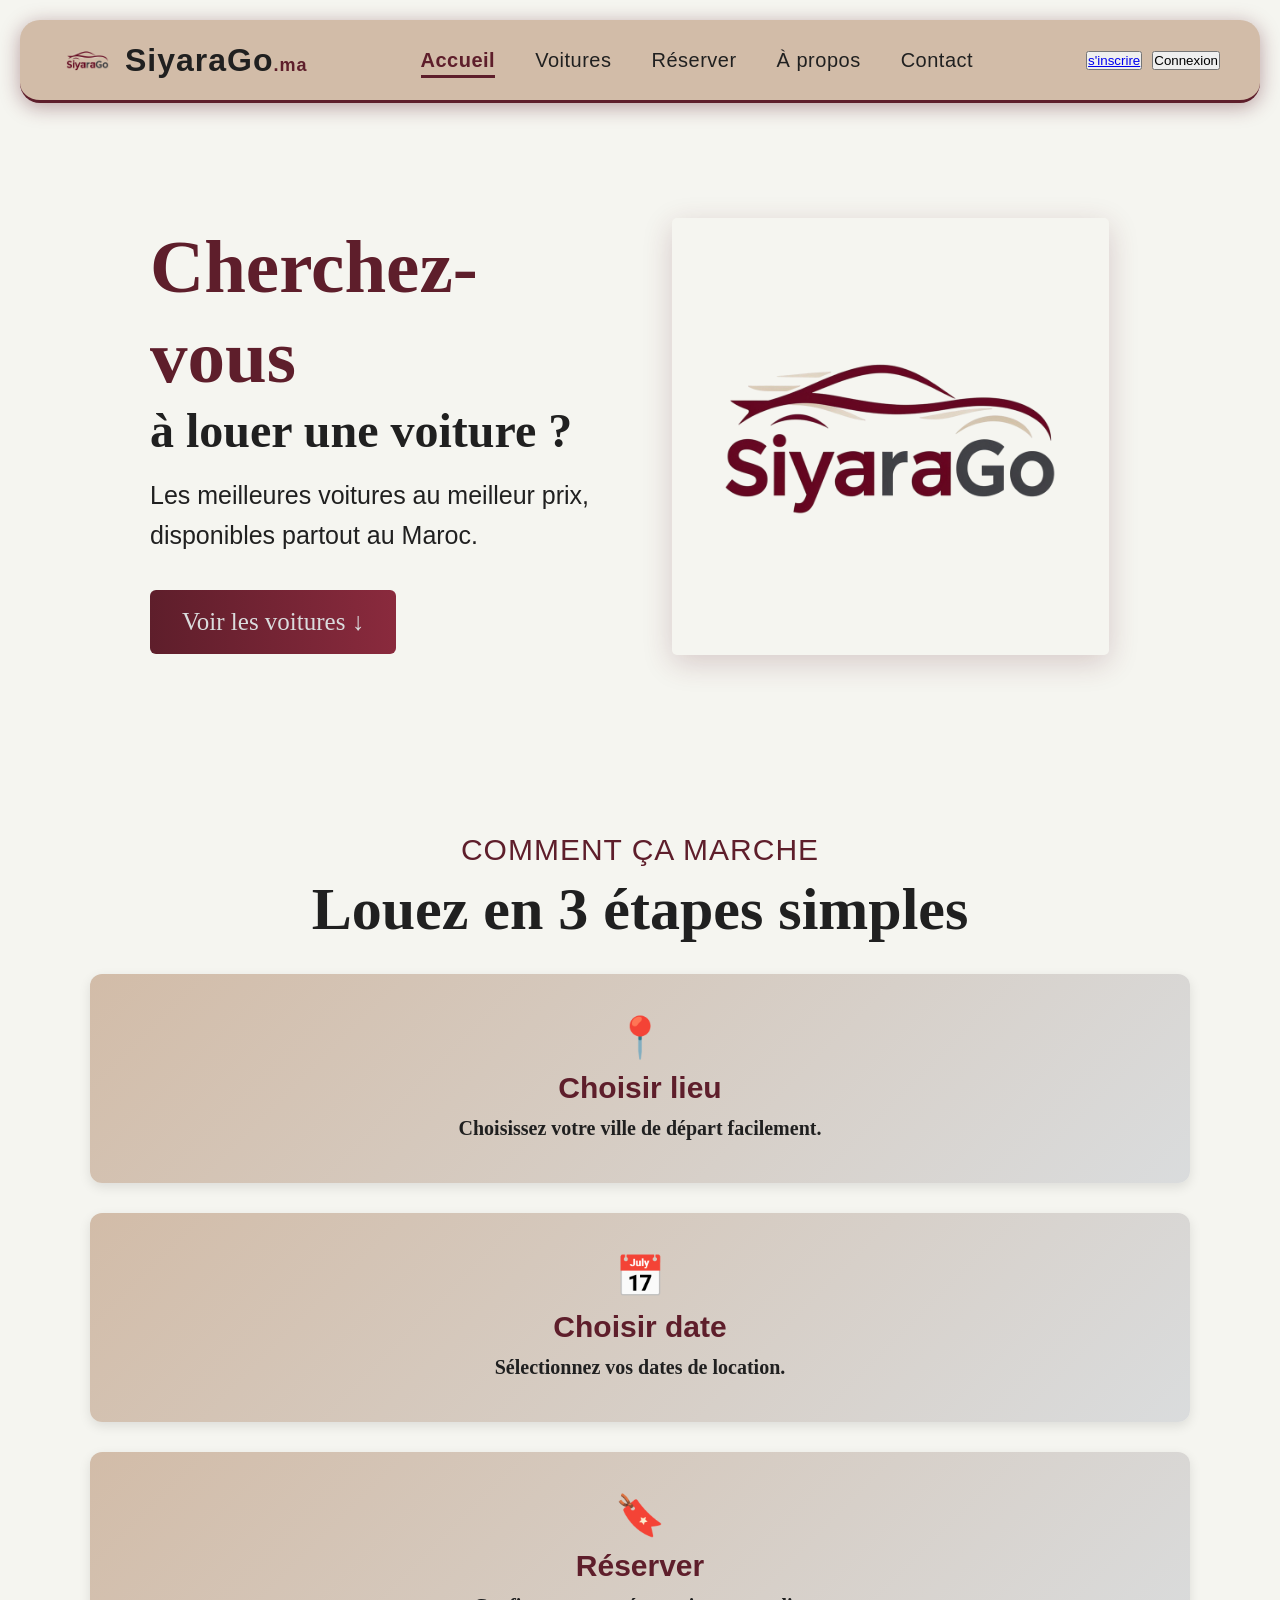
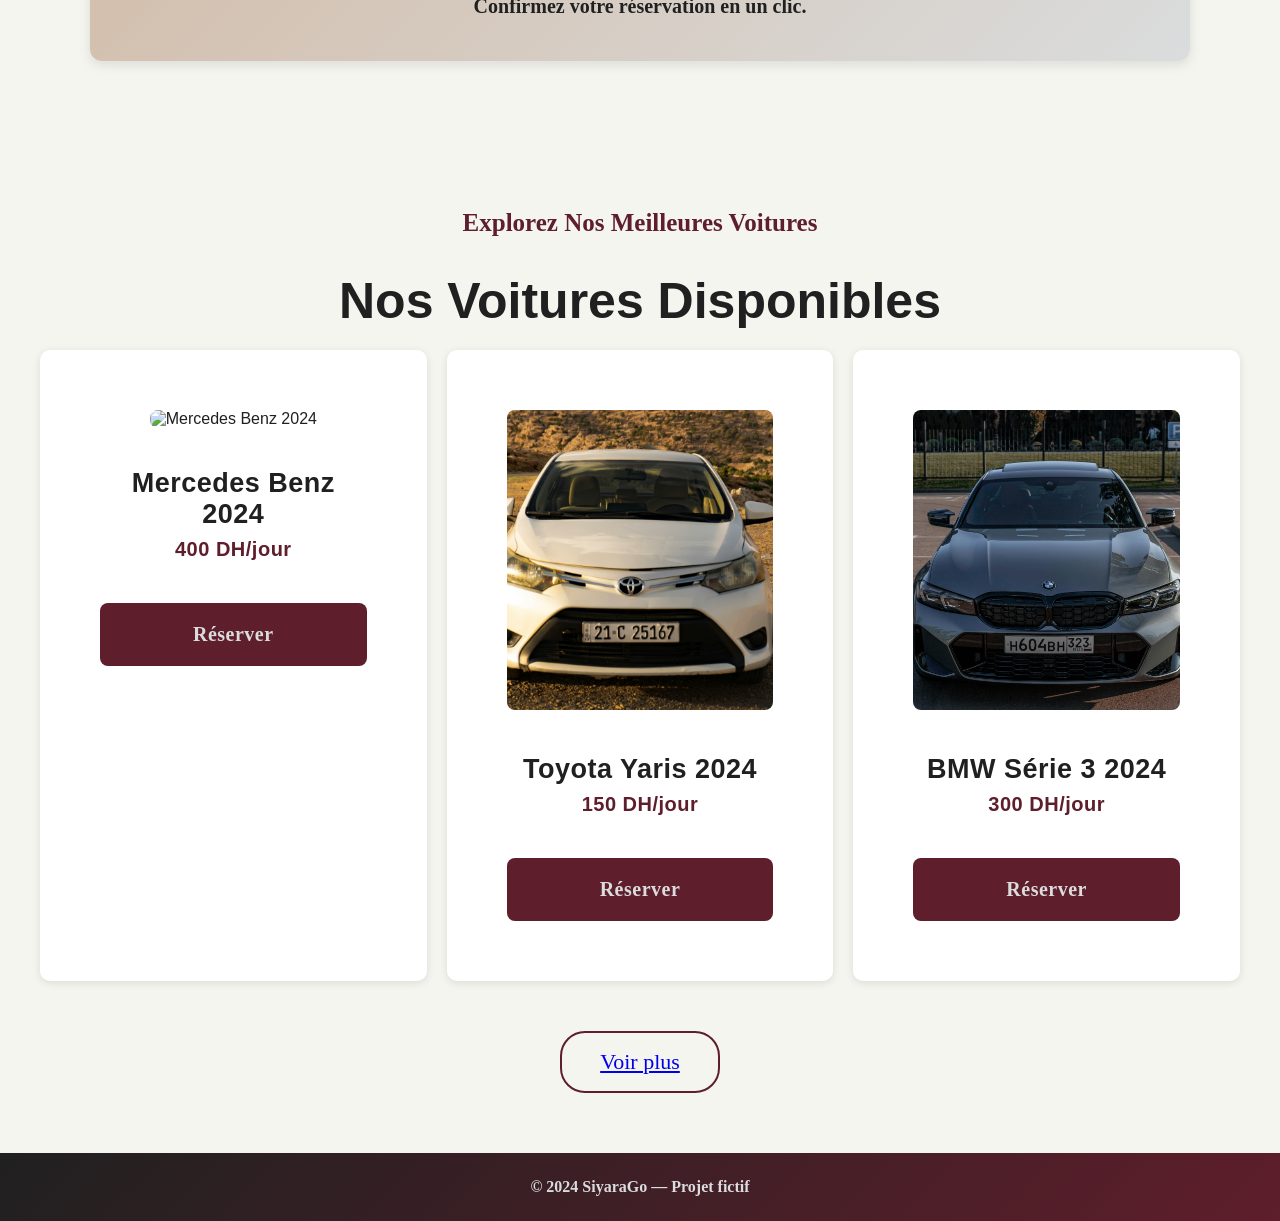
==== index.html @ 278759cd "change" ====
<!DOCTYPE html>
<html lang="fr" id="accueil">
<head>
  <meta charset="UTF-8">
  <title>Location Voiture</title>
  <link rel="stylesheet" href="./css/style.css">
</head>
<body>


<nav class="navbar">
  <div class="nav-logo">
    <img src="./img/logo.png" alt="Logo" style="height: 55px;">
    <span class="nav-brand">
      SiyaraGo<span class="nav-brand-ext">.ma</span>
    </span>
  </div>

  <ul class="nav-links">
    <li><a href="index.html" class="active">Accueil</a></li>
    <li><a href="voiture.html">Voitures</a></li>
    <li><a href="reservation.html">Réserver</a></li>
    <li><a href="apropos.html">À propos</a></li>
    <li><a href="contact.html">Contact</a></li>
  </ul>

  <div class="nav-buttons">
    <button class="btn-s'inscrire"><a href="inscription.html">s'inscrire</a></button>
    <button class="btn-connexion">Connexion</button>
  </div>
</nav>


<div class="hero">
  <div class="hero-text">
    <h1><span>Cherchez-vous</span><br> à louer une voiture ?</h1>
    <p>Les meilleures voitures au meilleur prix,<br>
    disponibles partout au Maroc.</p>
    <button class="hero-btn" 
      onclick="document.querySelector('.cars')
      .scrollIntoView({behavior:'smooth'})">
      Voir les voitures ↓
    </button>
  </div>
  <div class="hero-img">
    <img src="./img/logo.png" alt="voiture SiyaraGo">
  </div>
</div>

<!-- STEPS -->
<div class="steps">
  <p class="sub">COMMENT ÇA MARCHE</p>
  <h2>Louez en 3 étapes simples</h2>
  <div class="steps-row">
    <div class="step">
      <div class="icon">📍</div>
      <h3>Choisir lieu</h3>
      <p>Choisissez votre ville de départ facilement.</p>
    </div>
    <div class="step">
      <div class="icon">📅</div>
      <h3>Choisir date</h3>
      <p>Sélectionnez vos dates de location.</p>
    </div>
    <div class="step">
      <div class="icon">🔖</div>
      <h3>Réserver</h3>
      <p>Confirmez votre réservation en un clic.</p>
    </div>
  </div>
</div>

<!-- VOITURES -->
<div class="cars">
  
  <h2>Explorez Nos Meilleures Voitures</h2>

  <div class="cars-row" id="liste-voitures"></div>
  <h1 class="nos">Nos Voitures Disponibles</h1>

  <div class="cars-grid">
    <div class="car-card">
      <img src="./img/Mercedes Benz 2024.jpg" alt="Mercedes Benz 2024">
      <h3>Mercedes Benz 2024</h3>
      <p>400 DH/jour</p>
      <button class="btn-reserver">Réserver</button> 
    </div>

    <div class="car-card">
      <img src="./img/Toyota Yaris 2024.jpg" alt="Toyota Yaris 2024">
      <h3>Toyota Yaris 2024</h3>
      <p>150 DH/jour</p>
      <button class="btn-reserver">Réserver</button> 
    </div>

    <div class="car-card">
      <img src="./img/BMW Série 3 2024.jpg" alt="BMW Série 3 2024">
      <h3>BMW Série 3 2024</h3>
      <p>300 DH/jour</p>
      <button class="btn-reserver">Réserver</button> 
    </div>

    <!--<div class="car-card">
      <img src="https://upload.wikimedia.org/wikipedia/commons/thumb/8/8e/Dacia_Logan_II_%28facelift%2C_2016%29%2C_front_8.22.19.jpg/320px-Dacia_Logan_II_%28facelift%2C_2016%29%2C_front_8.22.19.jpg" alt="Dacia Logan 2024">
      <h3>Dacia Logan 2024</h3>
      <p>250 DH/mois</p>
    </div>

    <div class="car-card">
      <img src="https://upload.wikimedia.org/wikipedia/commons/thumb/6/6b/Renault_Clio_V_–_Frontansicht%2C_15._M%C3%A4rz_2020%2C_D%C3%BCsseldorf.jpg/320px-Renault_Clio_V_–_Frontansicht%2C_15._M%C3%A4rz_2020%2C_D%C3%BCsseldorf.jpg" alt="Renault Clio 2024">
      <h3>Renault Clio 2024</h3>
      <p>300 DH/mois</p>
    </div>

    <div class="car-card">
      <img src="https://upload.wikimedia.org/wikipedia/commons/thumb/5/5e/2019_Hyundai_Tucson_%28TL%2C_facelift%29_Elite_2WD%2C_front_8.13.19.jpg/320px-2019_Hyundai_Tucson_%28TL%2C_facelift%29_Elite_2WD%2C_front_8.13.19.jpg" alt="Hyundai Tucson 2024">
      <h3>Hyundai Tucson 2024</h3>
      <p>500 DH/mois</p>
    </div>-->
  </div>
    <div class="cars-more">
      <button class="btn-more" ><a href="voiture.html">Voir plus</a></button>
    </div>
  </div>

  </div>

<!-- FOOTER -->
<footer>
  <p>© 2024 SiyaraGo — Projet fictif</p>
</footer>
<script src="./js/script.js"></script>

</body>
</html>
---- css/style.css ----
/* ===== PALETTE ===== */
:root {
  --oxblood:  #5E1E2B;
  --raw-oak:  #D2BCA8;
  --plaster:  #DADCDD;
  --concrete: #9C9D9B;
  --obsidian: #202020;
}

* { margin: 0; padding: 0; box-sizing: border-box; }

body {
  font-family: Arial, sans-serif;
  color: var(--obsidian);
  min-height: 100vh;
  background-color: #F5F5F0;
  display: flex;
  flex-direction: column;
}

/* --- NAVBAR --- */
.navbar {
  display: flex;
  align-items: center;
  justify-content: space-between;
  background-color: var(--raw-oak);
  padding: 20px 40px;
  margin: 20px;
  border-bottom: 3px solid var(--oxblood);
  box-shadow: 0 4px 20px rgba(94, 30, 43, 0.4);
  position: sticky;
  top: 0;
  z-index: 1000;
  border-radius: 20px;
}


.nav-logo {
  display: flex;
  align-items: center;
  gap: 10px;
  height:40px;
}

.nav-brand {
  font-size: 32px;
  font-weight: bold;
  color: var(--obsidian);
  font-family: 'Segoe UI', sans-serif;
  letter-spacing: 1px;
}

.nav-brand-ext {
  color: var(--oxblood);
  font-size: 18px;
}

.nav-links {
  display: flex;
  list-style: none;
  gap: 40px;
  margin: 0;
  padding: 0;
}

.nav-links a {
  color: var(--obsidian);
  text-decoration: none;
  font-size: 20px;
  font-weight: 500;
  padding: 7px 0;
  position: relative;
  transition: color 0.3s ease;
  font-family: 'Segoe UI', sans-serif;
  letter-spacing: 0.5px;
}

.nav-links a::after {
  content: '';
  position: absolute;
  bottom: 0; left: 0;
  width: 0%;
  height: 3px;
  background-color: var(--oxblood);
  transition: width 0.3s ease;
}

.nav-links a:hover::after,
.nav-links a.active::after { width: 100%; }

.nav-links a:hover,
.nav-links a.active {
  color: var(--oxblood);
  font-weight: 900;
}

.nav-buttons { display: flex; gap: 10px; }

.btn-outline {
  background: transparent;
  border: 2px solid var(--oxblood);
  color: var(--oxblood);
  padding: 7px 20px;
  border-radius: 25px;
  cursor: pointer;
  font-size: 16px;
  transition: all 0.3s ease;
  font-family: 'Times New Roman', Times, serif;
}

.btn-s'inscrire:hover {
  background-color: var(--oxblood);
  color: var(--plaster);
}

.btn-solid {
  background-color: var(--oxblood);
  border: 1.5px solid var(--oxblood);
  color: var(--plaster);
  padding: 9px 24px;
  border-radius: 25px;
  cursor: pointer;
  font-size: 19px;
  transition: all 0.3s ease;
  font-family: 'Times New Roman', Times, serif;
}

.btn-connexion:hover {
  background-color: #7a2438;
  box-shadow: 0 0 12px rgba(94, 30, 43, 0.6);
}

/* --- HERO --- */
.hero {
  display: flex;              /* ✅ flex au lieu de inline-block */
  align-items: center;
  justify-content: space-between;
  padding: 60px 150px;
  gap: 40px;
  flex-wrap: wrap;
  min-height: 70vh;           /* ✅ donne de la hauteur */
}

.hero-text {
  flex: 1;
  min-width: 280px;
  max-width: 500px;
}

.hero h1 {
  font-size: 48px;
  margin-bottom: 15px;
  line-height: 1.2;
  color: var(--obsidian);
  font-family: 'Times New Roman', Times, serif;
}

.hero h1 span { color: var(--oxblood);
font-family: 'Times New Roman', Times, serif;
font-weight: bold;
font-size: 75px;
}

.hero p {
  color: var(--obsidian);
  margin-bottom: 35px;
  line-height: 1.6;
  font-size: 25px;
}

.hero-btn {
  padding: 18px 32px;
  background: linear-gradient(90deg, var(--oxblood) 0%, #8a2a3d 100%);
  color: var(--plaster);
  border: none;
  border-radius: 6px;
  cursor: pointer;
  font-size: 25px;
  font-family: 'Times New Roman', Times, serif;
  transition: all 0.3s ease;
}

.hero-btn:hover {
  background: linear-gradient(90deg, #8a2a3d 0%, var(--oxblood) 100%);
  box-shadow: 0 0 12px rgba(94, 30, 43, 0.5);
}

.hero-img {
  flex: 1;                    /* ✅ prend l'espace disponible */
  min-width: 280px;
  max-width: 600px;
  border-radius: 12px;
  padding: 10px;
  text-align: center;
}

.hero-img img {
  width: 95%;
  border-radius: 5px;
  box-shadow: 0 8px 30px rgba(94, 30, 43, 0.2); /* ✅ ombre élégante */
}
/* --- STEPS --- */
.steps {
  text-align: center;
  padding: 80px 40px;
  width: 100%;
  
  
}

.steps .sub {
  color: var(--oxblood);
  font-size: 30px;
  letter-spacing: 1px;
  text-transform: uppercase;
}

.steps h2 {
  font-size: 60px;
  margin: 8px 0 30px;
  color: var(--obsidian);
  font-family: 'Times New Roman', Times, serif;
}

.steps-row {
  display: flex;
  justify-content: center;
  gap: 30px;               /* ✅ plus d'espace entre les cartes */
  flex-wrap: wrap;
  max-width: 1100px;       /* ✅ limite la largeur max */
  margin: 0 auto;
}

.step {
  background: linear-gradient(135deg,
    var(--raw-oak) 0%,
    var(--plaster) 100%);
  border-radius: 12px;
  padding: 40px 30px;
  width: 100%;          /* ✅ chaque carte prend sa colonne */
  box-shadow: 0 4px 12px rgba(0,0,0,0.1);
}

.step .icon { font-size: 40px; margin-bottom: 10px; }
.step h3 { color: var(--oxblood); margin-bottom: 8px; font-size: 30px; font-family: Arial, Helvetica, sans-serif; }
.step p { color: var(--obsidian); font-size: 20px; line-height: 1.5; font-family: 'Times New Roman', Times, serif; font-weight: bold; }

/* --- VOITURES --- */
.cars { padding: 60px 40px; text-align: center; }

.cars h2 { font-size: 25px; margin: 8px 0 35px; color: var(--oxblood); font-family: 'Times New Roman', Times, serif ; }

.cars-row {
  display: grid;
  grid-template-columns: repeat(auto-fit, minmax(300px, 1fr));
  gap: 25px;
  max-width: 1200px;
  margin: 0 auto;
}

.nos {
  font-size: 50px;
  color: var(--obsidian);
  font-family: 'arial', 'Helvetica', sans-serif;
}


.cars-grid {
      display: grid;
      grid-template-columns: repeat(auto-fit, minmax(220px, 1fr));
      gap: 20px;
      margin-top: 20px;
    }
    .car-card {
      background: white;
      border-radius: 10px;
      padding: 60px;
      text-align: center;
      box-shadow: 0 2px 8px rgba(0,0,0,0.1);
    }
    .car-card img {
      width: 100%;
      height: 300px;
      object-fit: cover;
      border-radius: 8px;
      margin-bottom: 40px;
    }
    .car-card h3 {
      margin: 0 0 8px 0;
      font-size: 27px;
      font-weight: bold;
      color: var(--obsidian);
      font-family: 'Segoe UI', sans-serif;
      letter-spacing: 0.5px;
    }

    .car-card p {
      font-size: 20px;
      font-weight: bold;
      color: var(--oxblood);
      margin-bottom: 30px;
      letter-spacing: 0.5px;
    }

    .btn-reserver {
  width: 100%;
  padding: 20px;
  font-size: 20px;
  font-weight: bold;
  background: var(--oxblood);
  color: var(--plaster);
  border: none;
  border-radius: 8px;
  cursor: pointer;
  transition: background 0.3s ease, box-shadow 0.3s ease;
  font-family: 'Times New Roman', Times, serif;
  letter-spacing: 0.5px;
  margin-top: 12px;
}

.btn-reserver:hover {
  background: #7a2535;
  box-shadow: 0 4px 12px rgba(94, 30, 43, 0.35);
}

    .cars-more {
      text-align: center;
      margin-top: 30px;
}

.btn-more {
  padding: 16px 38px;
  background: transparent;
  border: 2px solid var(--oxblood);
  color: var(--oxblood);
  border-radius: 25px;
  cursor: pointer;
  font-size: 22px;
  transition: all 0.3s ease;
  font-family: 'Times New Roman', Times, serif;
  margin-top: 20px;
}

.btn-more:hover {
  background: var(--oxblood);
  color: var(--plaster);
}

/* --- FOOTER --- */
footer {
  background: linear-gradient(135deg,
    var(--obsidian) 0%,
    var(--oxblood) 100%);
  color: var(--plaster);
  text-align: center;
  padding: 25px;
  margin-top: auto;  /* ✅ colle le footer en bas */
  width: 100%;
  font-family: 'Times New Roman', Times, serif;
  font-weight: bold;
  
}
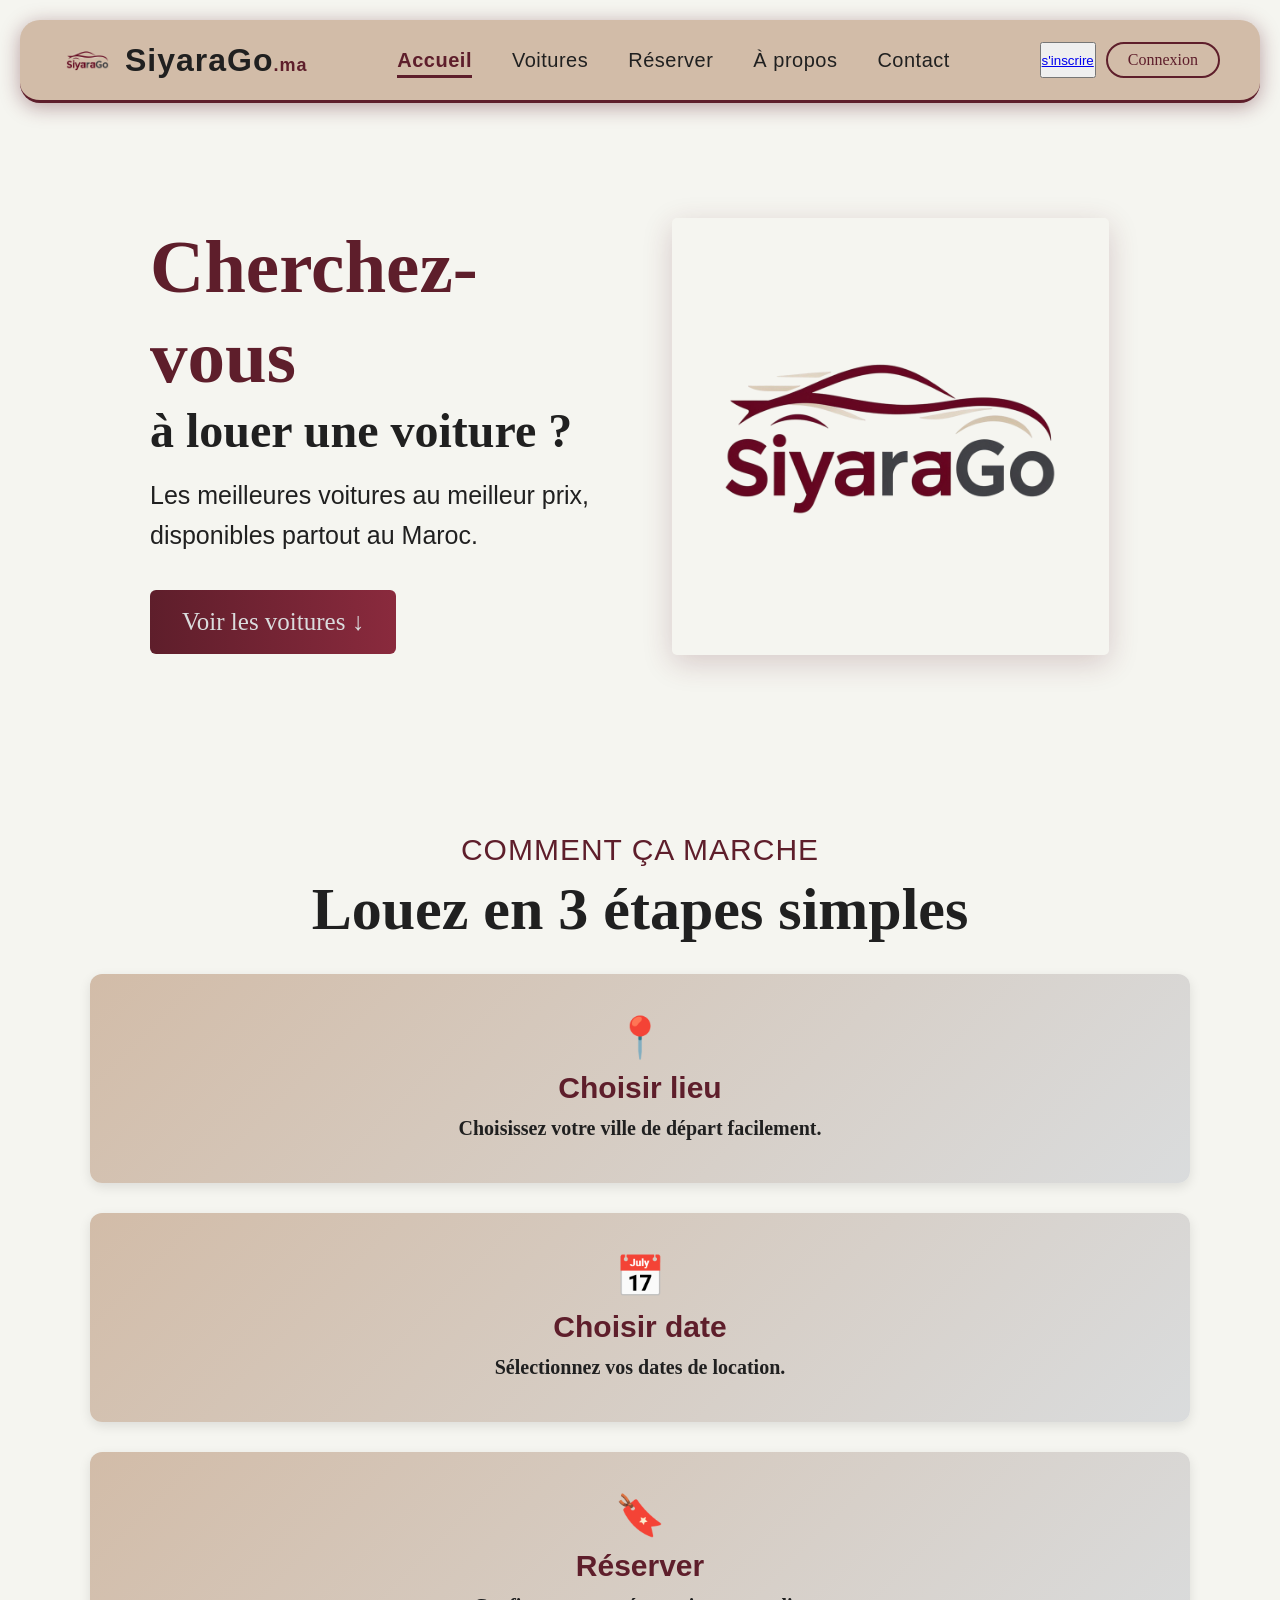
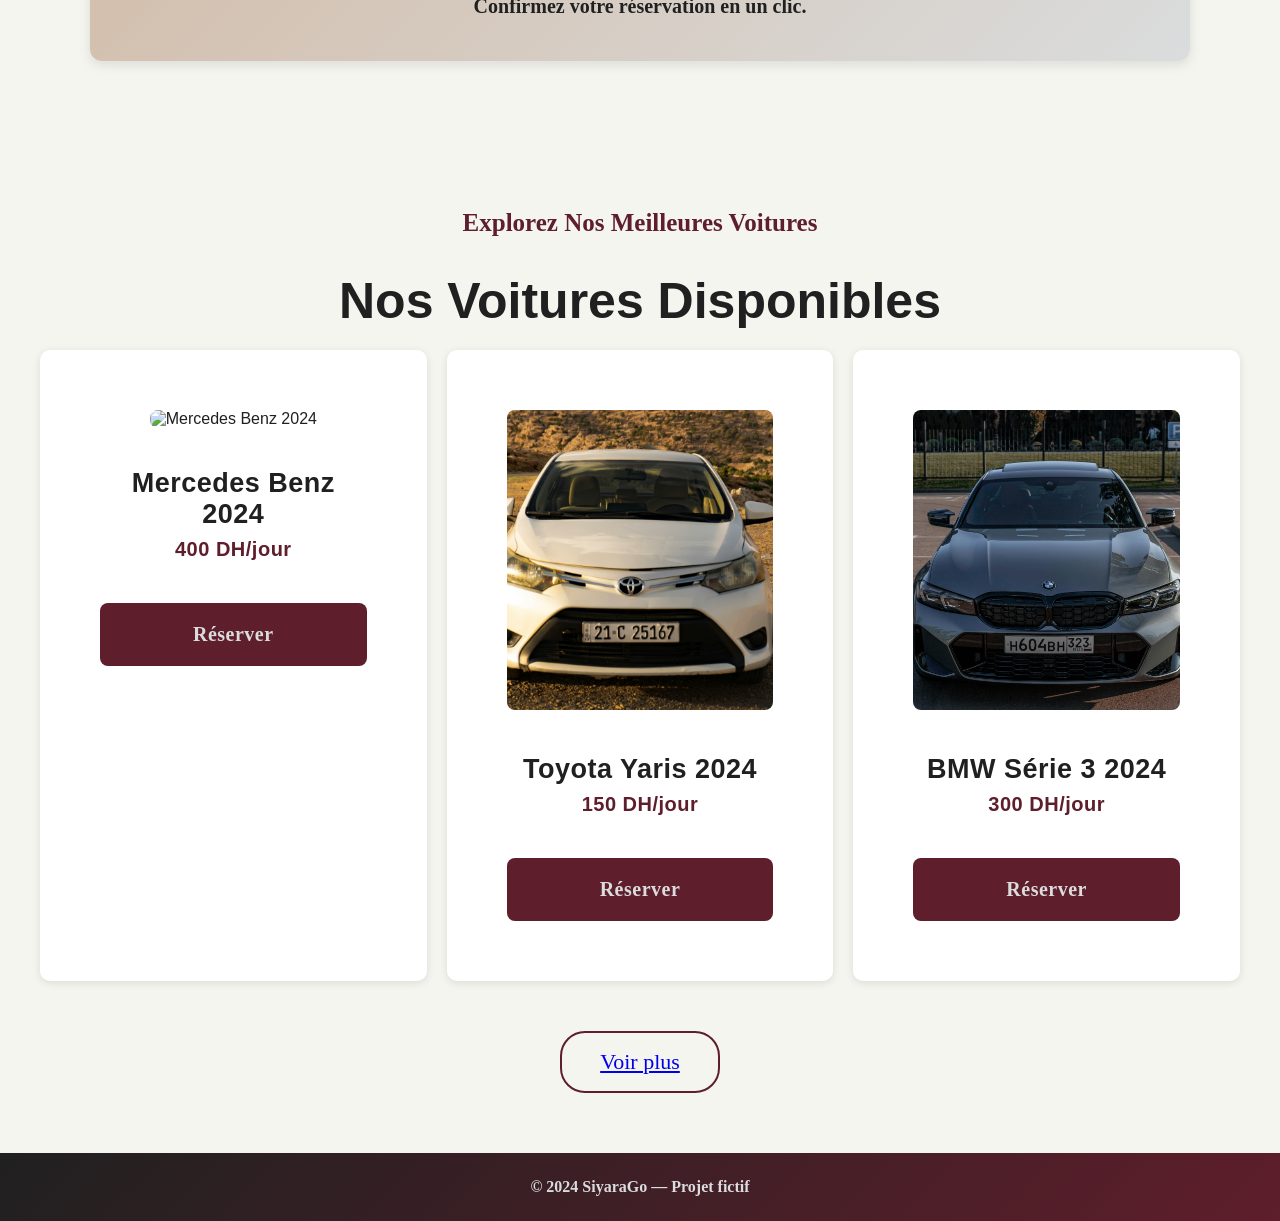
==== commit 69f7cb25: "hello" ====
--- a/index.html
+++ b/index.html
@@ -25,7 +25,7 @@
   </ul>
 
   <div class="nav-buttons">
-    <button class="btn-s'inscrire"><a href="inscription.html">s'inscrire</a></button>
+    <button class="btn-sinscrire"><a href="inscription.html">s'inscrire</a></button>
     <button class="btn-connexion">Connexion</button>
   </div>
 </nav>
@@ -70,7 +70,7 @@
   </div>
 </div>
 
-<!-- VOITURES -->
+
 <div class="cars">
   
   <h2>Explorez Nos Meilleures Voitures</h2>
@@ -100,23 +100,7 @@
       <button class="btn-reserver">Réserver</button> 
     </div>
 
-    <!--<div class="car-card">
-      <img src="https://upload.wikimedia.org/wikipedia/commons/thumb/8/8e/Dacia_Logan_II_%28facelift%2C_2016%29%2C_front_8.22.19.jpg/320px-Dacia_Logan_II_%28facelift%2C_2016%29%2C_front_8.22.19.jpg" alt="Dacia Logan 2024">
-      <h3>Dacia Logan 2024</h3>
-      <p>250 DH/mois</p>
-    </div>
 
-    <div class="car-card">
-      <img src="https://upload.wikimedia.org/wikipedia/commons/thumb/6/6b/Renault_Clio_V_–_Frontansicht%2C_15._M%C3%A4rz_2020%2C_D%C3%BCsseldorf.jpg/320px-Renault_Clio_V_–_Frontansicht%2C_15._M%C3%A4rz_2020%2C_D%C3%BCsseldorf.jpg" alt="Renault Clio 2024">
-      <h3>Renault Clio 2024</h3>
-      <p>300 DH/mois</p>
-    </div>
-
-    <div class="car-card">
-      <img src="https://upload.wikimedia.org/wikipedia/commons/thumb/5/5e/2019_Hyundai_Tucson_%28TL%2C_facelift%29_Elite_2WD%2C_front_8.13.19.jpg/320px-2019_Hyundai_Tucson_%28TL%2C_facelift%29_Elite_2WD%2C_front_8.13.19.jpg" alt="Hyundai Tucson 2024">
-      <h3>Hyundai Tucson 2024</h3>
-      <p>500 DH/mois</p>
-    </div>-->
   </div>
     <div class="cars-more">
       <button class="btn-more" ><a href="voiture.html">Voir plus</a></button>
--- a/css/style.css
+++ b/css/style.css
@@ -1,4 +1,4 @@
-/* ===== PALETTE ===== */
+
 :root {
   --oxblood:  #5E1E2B;
   --raw-oak:  #D2BCA8;
@@ -18,7 +18,7 @@
   flex-direction: column;
 }
 
-/* --- NAVBAR --- */
+
 .navbar {
   display: flex;
   align-items: center;
@@ -29,7 +29,7 @@
   border-bottom: 3px solid var(--oxblood);
   box-shadow: 0 4px 20px rgba(94, 30, 43, 0.4);
   position: sticky;
-  top: 0;
+  top: 10px;
   z-index: 1000;
   border-radius: 20px;
 }
@@ -96,7 +96,7 @@
 
 .nav-buttons { display: flex; gap: 10px; }
 
-.btn-outline {
+.btn-connexion {
   background: transparent;
   border: 2px solid var(--oxblood);
   color: var(--oxblood);
@@ -108,7 +108,7 @@
   font-family: 'Times New Roman', Times, serif;
 }
 
-.btn-s'inscrire:hover {
+.btn-sinscrire:hover {
   background-color: var(--oxblood);
   color: var(--plaster);
 }
@@ -130,15 +130,15 @@
   box-shadow: 0 0 12px rgba(94, 30, 43, 0.6);
 }
 
-/* --- HERO --- */
+
 .hero {
-  display: flex;              /* ✅ flex au lieu de inline-block */
+  display: flex;             
   align-items: center;
   justify-content: space-between;
   padding: 60px 150px;
   gap: 40px;
   flex-wrap: wrap;
-  min-height: 70vh;           /* ✅ donne de la hauteur */
+  min-height: 70vh;           
 }
 
 .hero-text {
@@ -186,7 +186,7 @@
 }
 
 .hero-img {
-  flex: 1;                    /* ✅ prend l'espace disponible */
+  flex: 1;                    
   min-width: 280px;
   max-width: 600px;
   border-radius: 12px;
@@ -197,9 +197,9 @@
 .hero-img img {
   width: 95%;
   border-radius: 5px;
-  box-shadow: 0 8px 30px rgba(94, 30, 43, 0.2); /* ✅ ombre élégante */
-}
-/* --- STEPS --- */
+  box-shadow: 0 8px 30px rgba(94, 30, 43, 0.2);
+}
+
 .steps {
   text-align: center;
   padding: 80px 40px;
@@ -225,9 +225,9 @@
 .steps-row {
   display: flex;
   justify-content: center;
-  gap: 30px;               /* ✅ plus d'espace entre les cartes */
+  gap: 30px;               
   flex-wrap: wrap;
-  max-width: 1100px;       /* ✅ limite la largeur max */
+  max-width: 1100px;      
   margin: 0 auto;
 }
 
@@ -237,7 +237,7 @@
     var(--plaster) 100%);
   border-radius: 12px;
   padding: 40px 30px;
-  width: 100%;          /* ✅ chaque carte prend sa colonne */
+  width: 100%;          
   box-shadow: 0 4px 12px rgba(0,0,0,0.1);
 }
 
@@ -245,7 +245,7 @@
 .step h3 { color: var(--oxblood); margin-bottom: 8px; font-size: 30px; font-family: Arial, Helvetica, sans-serif; }
 .step p { color: var(--obsidian); font-size: 20px; line-height: 1.5; font-family: 'Times New Roman', Times, serif; font-weight: bold; }
 
-/* --- VOITURES --- */
+
 .cars { padding: 60px 40px; text-align: center; }
 
 .cars h2 { font-size: 25px; margin: 8px 0 35px; color: var(--oxblood); font-family: 'Times New Roman', Times, serif ; }
@@ -346,7 +346,7 @@
   color: var(--plaster);
 }
 
-/* --- FOOTER --- */
+
 footer {
   background: linear-gradient(135deg,
     var(--obsidian) 0%,
@@ -354,7 +354,7 @@
   color: var(--plaster);
   text-align: center;
   padding: 25px;
-  margin-top: auto;  /* ✅ colle le footer en bas */
+  margin-top: auto;  
   width: 100%;
   font-family: 'Times New Roman', Times, serif;
   font-weight: bold;
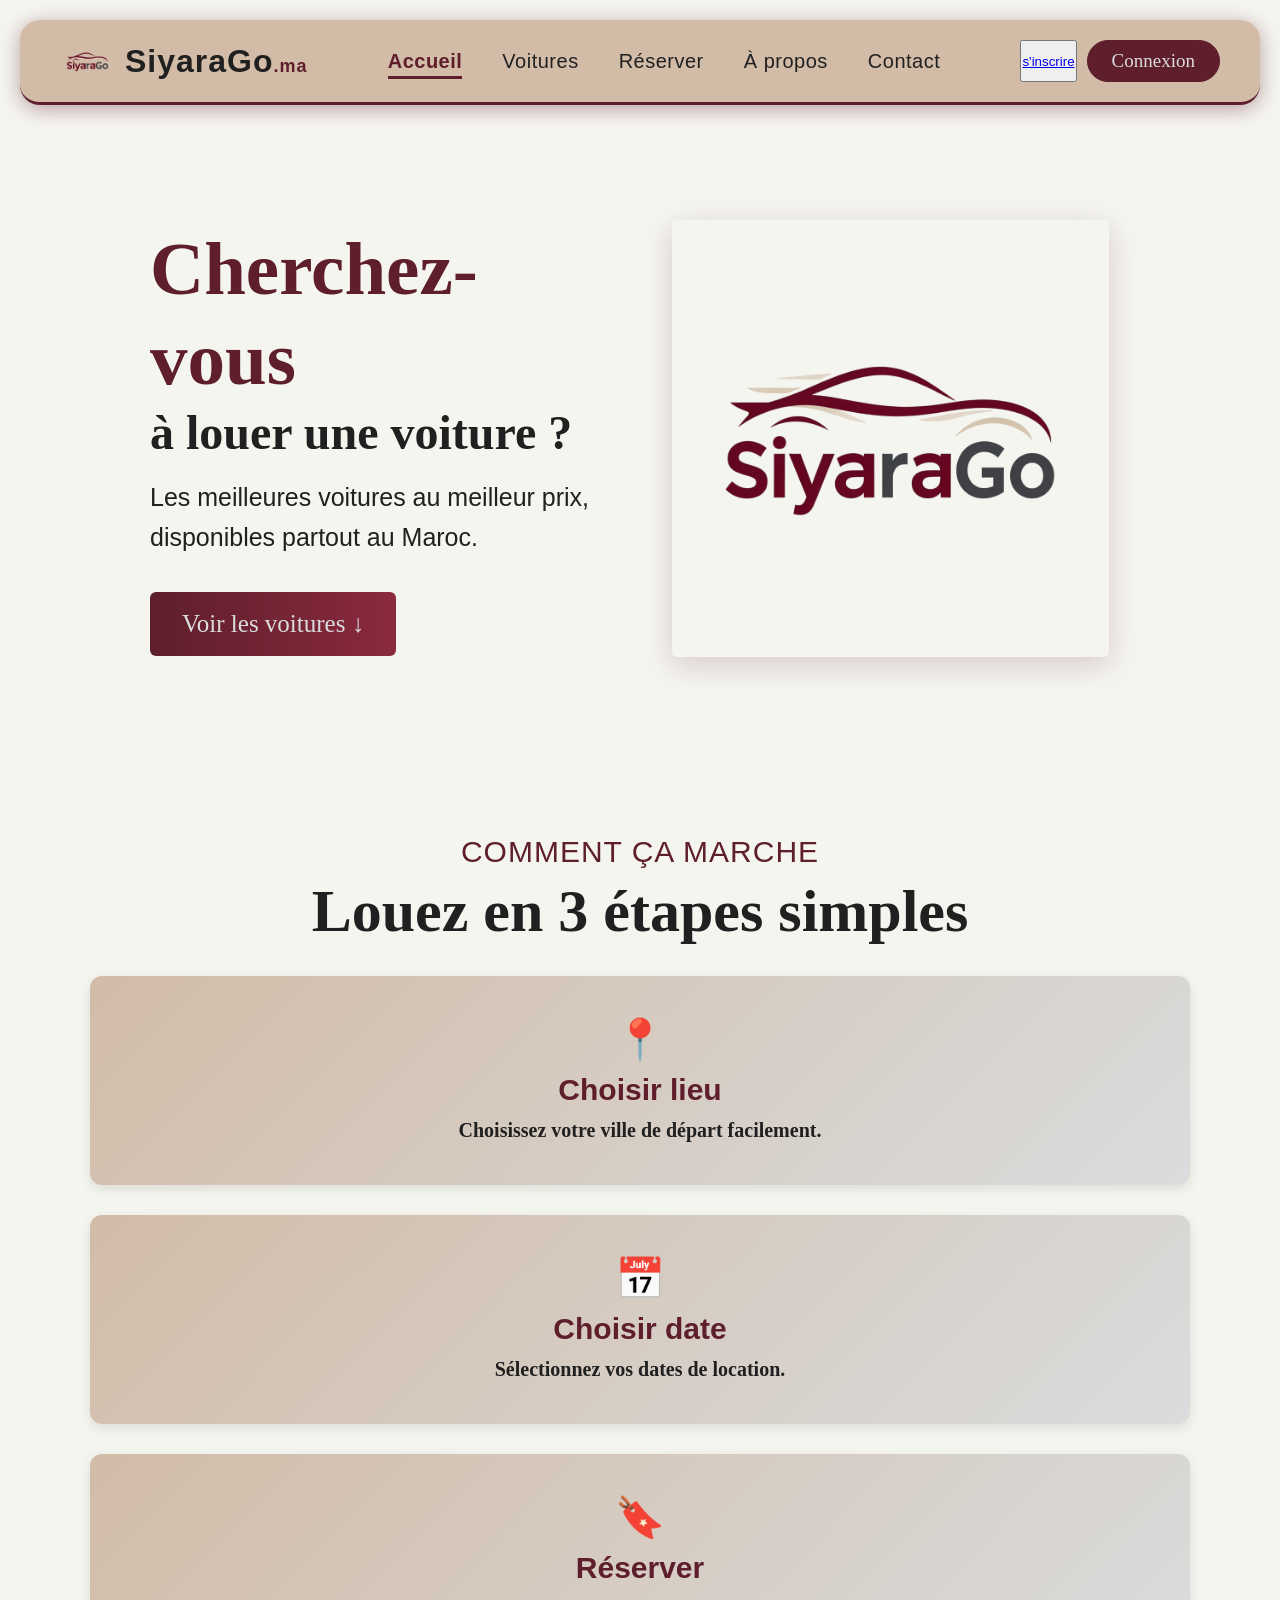
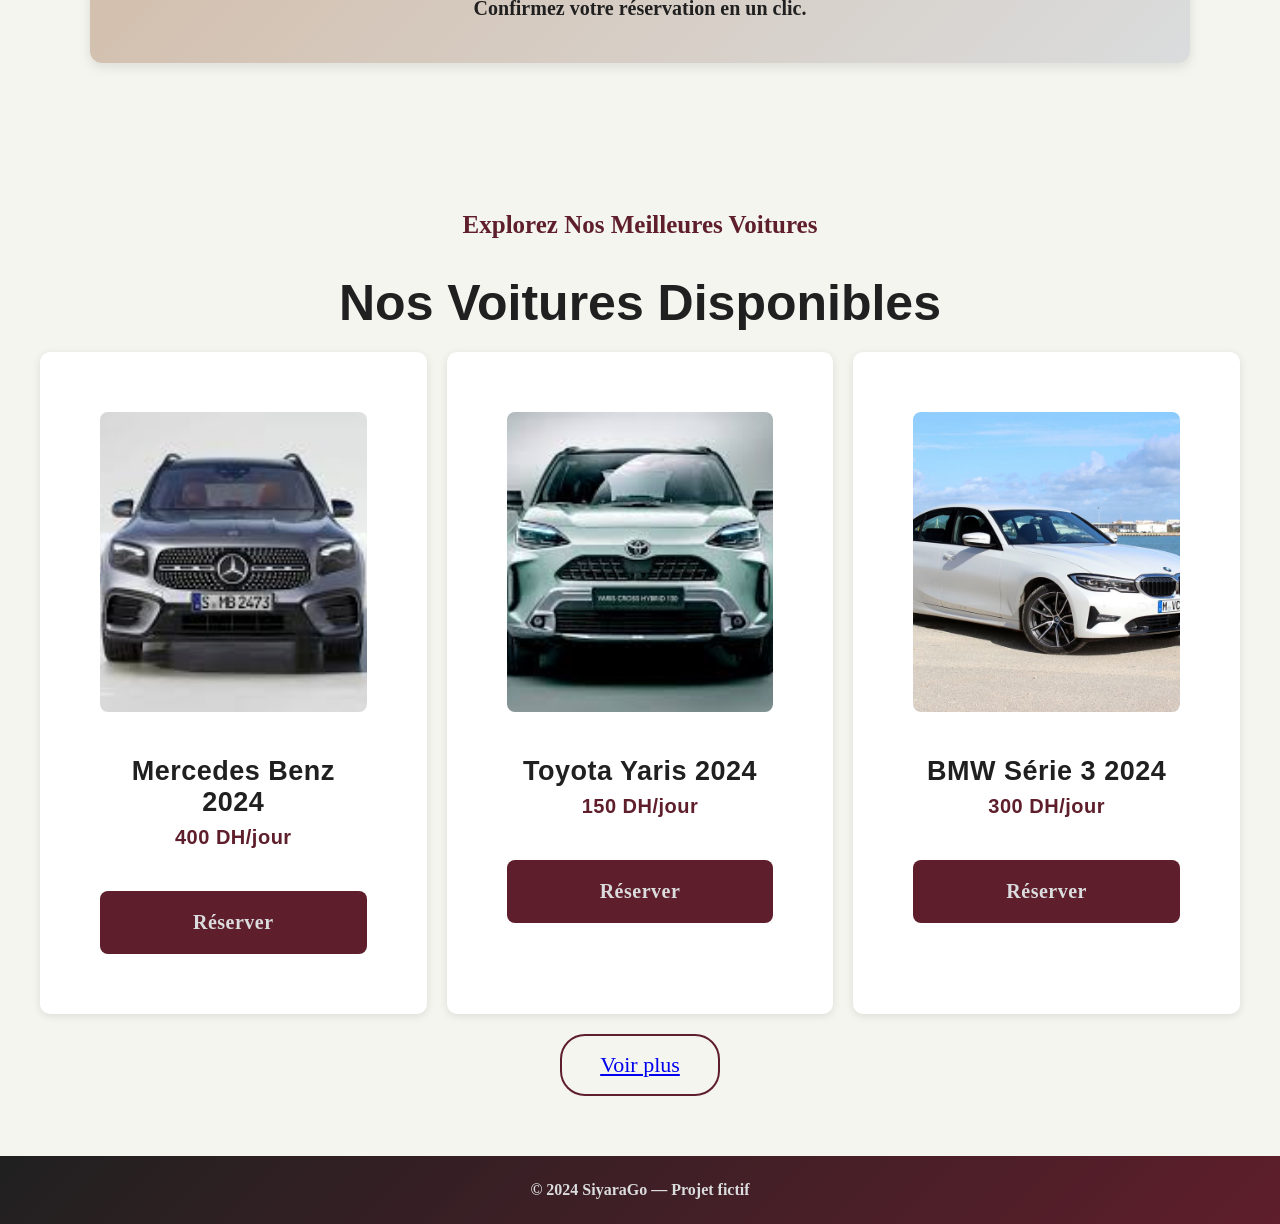
==== commit 6e11e831: "sss" ====
--- a/index.html
+++ b/index.html
@@ -80,21 +80,21 @@
 
   <div class="cars-grid">
     <div class="car-card">
-      <img src="./img/Mercedes Benz 2024.jpg" alt="Mercedes Benz 2024">
+      <img src="./img/mercedes.png" alt="Mercedes Benz 2024">
       <h3>Mercedes Benz 2024</h3>
       <p>400 DH/jour</p>
       <button class="btn-reserver">Réserver</button> 
     </div>
 
     <div class="car-card">
-      <img src="./img/Toyota Yaris 2024.jpg" alt="Toyota Yaris 2024">
+      <img src="./img/toyota.png" alt="Toyota Yaris 2024">
       <h3>Toyota Yaris 2024</h3>
       <p>150 DH/jour</p>
       <button class="btn-reserver">Réserver</button> 
     </div>
 
     <div class="car-card">
-      <img src="./img/BMW Série 3 2024.jpg" alt="BMW Série 3 2024">
+      <img src="./img/BMW.png" alt="BMW Série 3 2024">
       <h3>BMW Série 3 2024</h3>
       <p>300 DH/jour</p>
       <button class="btn-reserver">Réserver</button> 
@@ -102,14 +102,14 @@
 
 
   </div>
-    <div class="cars-more">
-      <button class="btn-more" ><a href="voiture.html">Voir plus</a></button>
+    <div class="cars-plus">
+      <button class="btn-plus" ><a href="voiture.html">Voir plus</a></button>
     </div>
   </div>
 
   </div>
 
-<!-- FOOTER -->
+
 <footer>
   <p>© 2024 SiyaraGo — Projet fictif</p>
 </footer>
--- a/css/style.css
+++ b/css/style.css
@@ -108,12 +108,12 @@
   font-family: 'Times New Roman', Times, serif;
 }
 
-.btn-sinscrire:hover {
+.btn-sinscrire :hover {
   background-color: var(--oxblood);
   color: var(--plaster);
 }
 
-.btn-solid {
+.btn-connexion {
   background-color: var(--oxblood);
   border: 1.5px solid var(--oxblood);
   color: var(--plaster);
@@ -328,7 +328,7 @@
       margin-top: 30px;
 }
 
-.btn-more {
+.btn-plus {
   padding: 16px 38px;
   background: transparent;
   border: 2px solid var(--oxblood);
@@ -341,7 +341,7 @@
   margin-top: 20px;
 }
 
-.btn-more:hover {
+.btn-plus:hover {
   background: var(--oxblood);
   color: var(--plaster);
 }
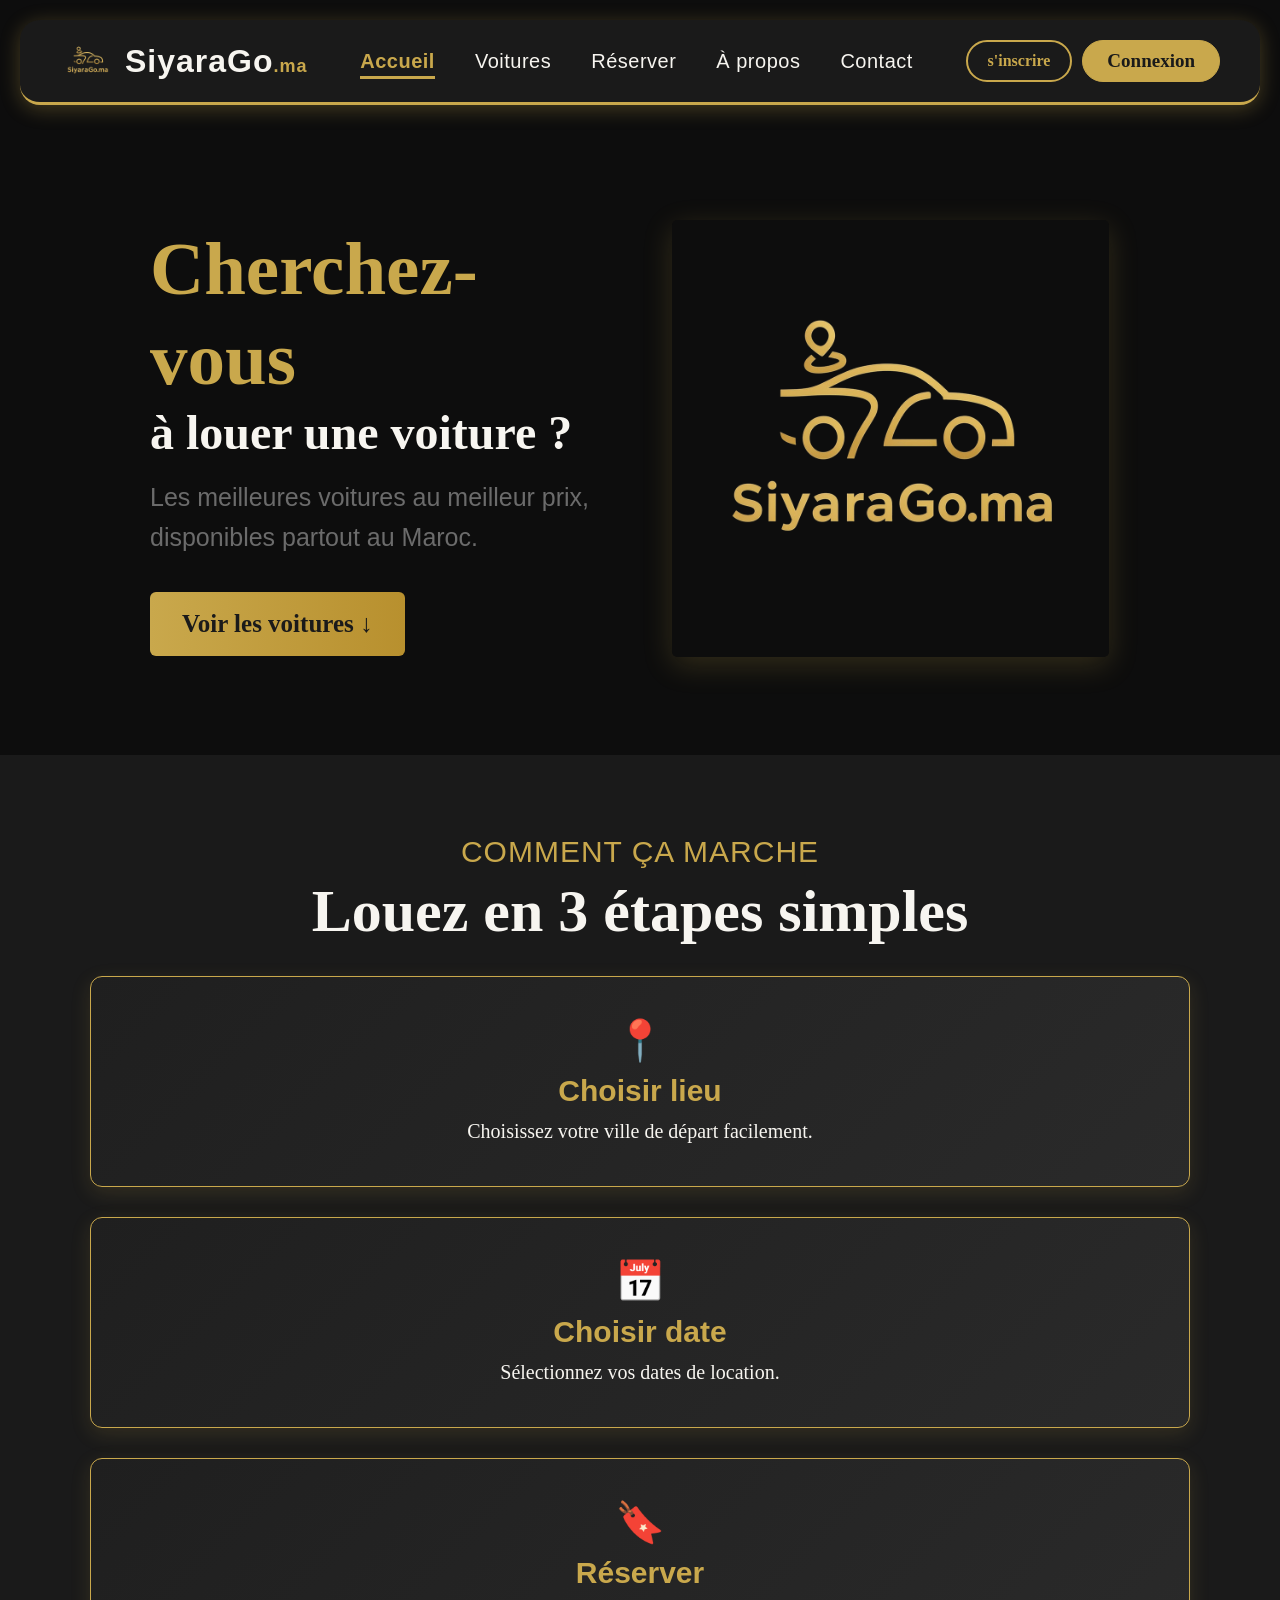
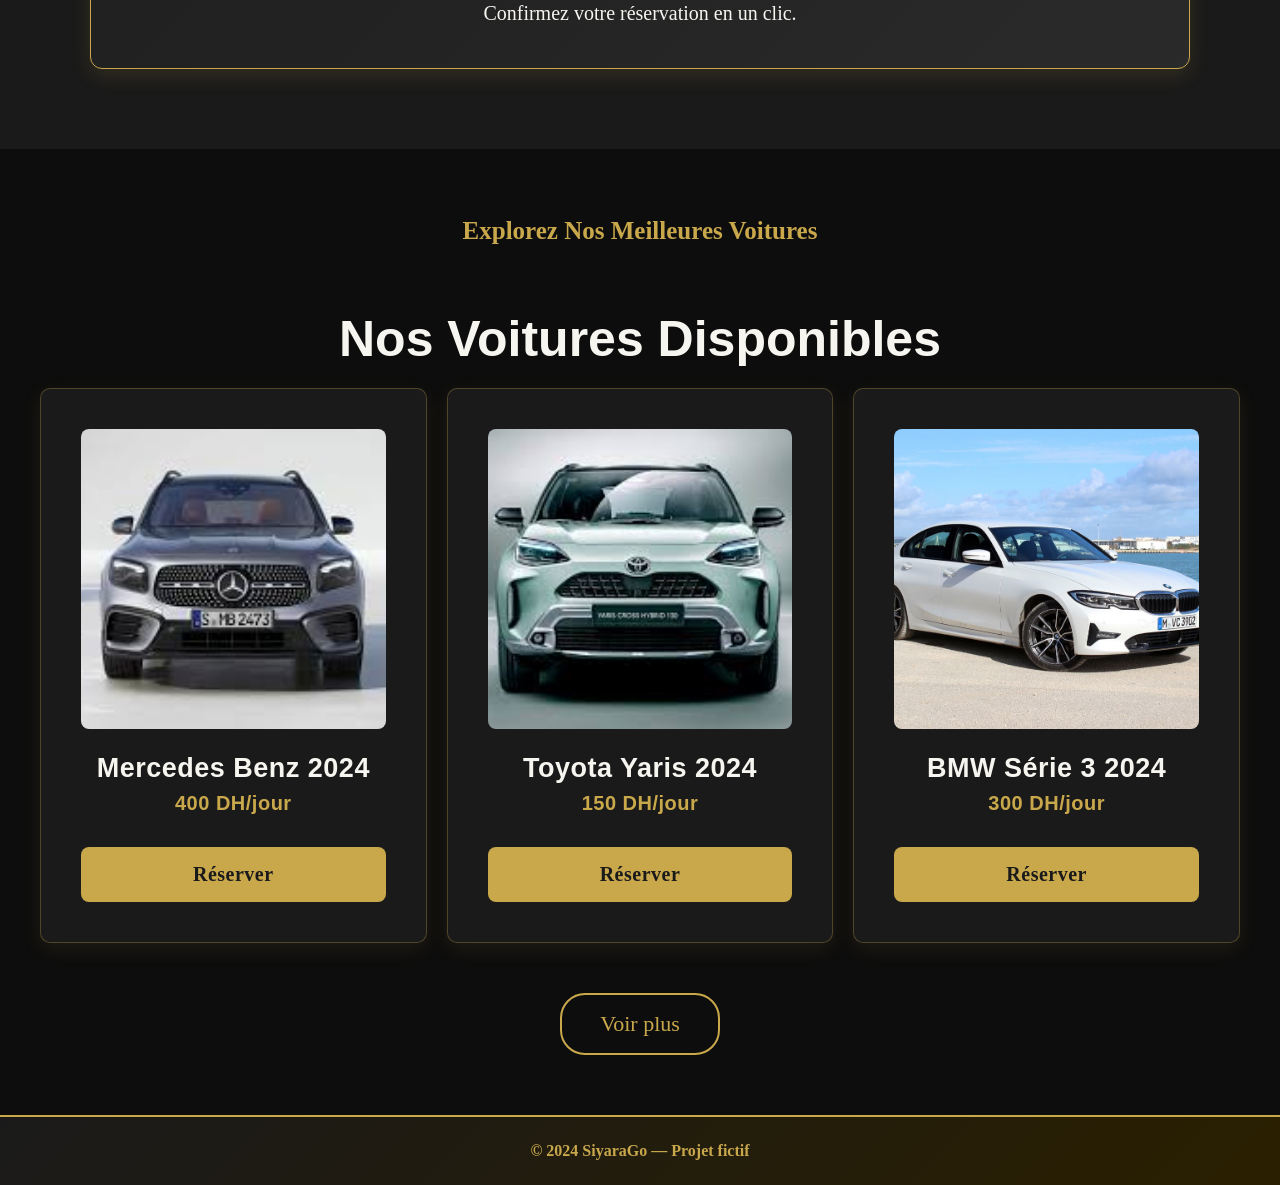
==== commit 4390455a: "add css" ====
--- a/index.html
+++ b/index.html
@@ -10,7 +10,7 @@
 
 <nav class="navbar">
   <div class="nav-logo">
-    <img src="./img/logo.png" alt="Logo" style="height: 55px;">
+    <img src="./img/new logo.png" alt="Logo" style="height: 55px;">
     <span class="nav-brand">
       SiyaraGo<span class="nav-brand-ext">.ma</span>
     </span>
@@ -43,7 +43,7 @@
     </button>
   </div>
   <div class="hero-img">
-    <img src="./img/logo.png" alt="voiture SiyaraGo">
+    <img src="./img/new logo.png" alt="voiture SiyaraGo">
   </div>
 </div>
 
--- a/css/style.css
+++ b/css/style.css
@@ -1,19 +1,18 @@
-
 :root {
-  --oxblood:  #5E1E2B;
-  --raw-oak:  #D2BCA8;
-  --plaster:  #DADCDD;
-  --concrete: #9C9D9B;
-  --obsidian: #202020;
+  --primary:   #0D0D0D;
+  --accent:    #C9A84C;
+  --light:     #F7F5F0;
+  --mid:       #6B6B6B;
+  --dark:      #1A1A1A;
 }
 
 * { margin: 0; padding: 0; box-sizing: border-box; }
 
 body {
   font-family: Arial, sans-serif;
-  color: var(--obsidian);
+  color: var(--light);
   min-height: 100vh;
-  background-color: #F5F5F0;
+  background-color: var(--primary);
   display: flex;
   flex-direction: column;
 }
@@ -23,35 +22,36 @@
   display: flex;
   align-items: center;
   justify-content: space-between;
-  background-color: var(--raw-oak);
+  flex-shrink: 0;    
+  flex-wrap: nowrap;   
+  background-color: var(--dark);
   padding: 20px 40px;
   margin: 20px;
-  border-bottom: 3px solid var(--oxblood);
-  box-shadow: 0 4px 20px rgba(94, 30, 43, 0.4);
+  border-bottom: 3px solid var(--accent);
+  box-shadow: 0 4px 20px rgba(201, 168, 76, 0.3);
   position: sticky;
   top: 10px;
   z-index: 1000;
   border-radius: 20px;
 }
 
-
 .nav-logo {
   display: flex;
   align-items: center;
   gap: 10px;
-  height:40px;
+  height: 40px;
 }
 
 .nav-brand {
   font-size: 32px;
   font-weight: bold;
-  color: var(--obsidian);
+  color: var(--light);
   font-family: 'Segoe UI', sans-serif;
   letter-spacing: 1px;
 }
 
 .nav-brand-ext {
-  color: var(--oxblood);
+  color: var(--accent);
   font-size: 18px;
 }
 
@@ -64,7 +64,7 @@
 }
 
 .nav-links a {
-  color: var(--obsidian);
+  color: var(--light);
   text-decoration: none;
   font-size: 20px;
   font-weight: 500;
@@ -81,7 +81,7 @@
   bottom: 0; left: 0;
   width: 0%;
   height: 3px;
-  background-color: var(--oxblood);
+  background-color: var(--accent);
   transition: width 0.3s ease;
 }
 
@@ -90,55 +90,76 @@
 
 .nav-links a:hover,
 .nav-links a.active {
-  color: var(--oxblood);
+  color: var(--accent);
   font-weight: 900;
 }
 
 .nav-buttons { display: flex; gap: 10px; }
-
-.btn-connexion {
+.nav-logo { flex-shrink: 0; }
+.nav-links { flex-shrink: 0; }
+.nav-buttons { flex-shrink: 0; }
+
+.btn-sinscrire {
   background: transparent;
-  border: 2px solid var(--oxblood);
-  color: var(--oxblood);
-  padding: 7px 20px;
+  color: var(--accent);
+  font-size: 16px;
+  padding: 10px 20px;
+  border: 2px solid var(--accent);
   border-radius: 25px;
   cursor: pointer;
-  font-size: 16px;
-  transition: all 0.3s ease;
-  font-family: 'Times New Roman', Times, serif;
-}
-
-.btn-sinscrire :hover {
-  background-color: var(--oxblood);
-  color: var(--plaster);
+  transition: background-color 0.3s ease, color 0.3s ease;
+  outline: none;
+  font-weight: bold;
+  font-family: 'Times New Roman', Times, serif;
+}
+
+.btn-sinscrire a {
+  color: var(--accent);
+  text-decoration: none;
+}
+
+.btn-sinscrire:hover {
+  background-color: var(--accent);
+  color: var(--dark);
+}
+
+.btn-sinscrire:hover a {
+  color: var(--dark);
 }
 
 .btn-connexion {
-  background-color: var(--oxblood);
-  border: 1.5px solid var(--oxblood);
-  color: var(--plaster);
+  background-color: var(--accent);
+  border: 1.5px solid var(--accent);
+  color: var(--dark);
   padding: 9px 24px;
   border-radius: 25px;
   cursor: pointer;
   font-size: 19px;
   transition: all 0.3s ease;
   font-family: 'Times New Roman', Times, serif;
+  font-weight: bold;
 }
 
 .btn-connexion:hover {
-  background-color: #7a2438;
-  box-shadow: 0 0 12px rgba(94, 30, 43, 0.6);
+  background-color: #b8902e;
+  box-shadow: 0 0 12px rgba(201, 168, 76, 0.6);
 }
 
 
 .hero {
-  display: flex;             
+  display: flex;
   align-items: center;
   justify-content: space-between;
   padding: 60px 150px;
   gap: 40px;
   flex-wrap: wrap;
-  min-height: 70vh;           
+  min-height: 70vh;
+}
+
+@media (max-width: 768px) {
+  .hero { padding: 40px 20px; }
+  .navbar { padding: 15px 20px; margin: 10px; }
+  .nav-links { gap: 20px; }
 }
 
 .hero-text {
@@ -151,18 +172,19 @@
   font-size: 48px;
   margin-bottom: 15px;
   line-height: 1.2;
-  color: var(--obsidian);
-  font-family: 'Times New Roman', Times, serif;
-}
-
-.hero h1 span { color: var(--oxblood);
-font-family: 'Times New Roman', Times, serif;
-font-weight: bold;
-font-size: 75px;
+  color: var(--light);
+  font-family: 'Times New Roman', Times, serif;
+}
+
+.hero h1 span {
+  color: var(--accent);
+  font-family: 'Times New Roman', Times, serif;
+  font-weight: bold;
+  font-size: 75px;
 }
 
 .hero p {
-  color: var(--obsidian);
+  color: var(--mid);
   margin-bottom: 35px;
   line-height: 1.6;
   font-size: 25px;
@@ -170,23 +192,24 @@
 
 .hero-btn {
   padding: 18px 32px;
-  background: linear-gradient(90deg, var(--oxblood) 0%, #8a2a3d 100%);
-  color: var(--plaster);
+  background: linear-gradient(90deg, var(--accent) 0%, #b8902e 100%);
+  color: var(--dark);
   border: none;
   border-radius: 6px;
   cursor: pointer;
   font-size: 25px;
+  font-weight: bold;
   font-family: 'Times New Roman', Times, serif;
   transition: all 0.3s ease;
 }
 
 .hero-btn:hover {
-  background: linear-gradient(90deg, #8a2a3d 0%, var(--oxblood) 100%);
-  box-shadow: 0 0 12px rgba(94, 30, 43, 0.5);
+  background: linear-gradient(90deg, #b8902e 0%, var(--accent) 100%);
+  box-shadow: 0 0 12px rgba(201, 168, 76, 0.5);
 }
 
 .hero-img {
-  flex: 1;                    
+  flex: 1;
   min-width: 280px;
   max-width: 600px;
   border-radius: 12px;
@@ -197,19 +220,19 @@
 .hero-img img {
   width: 95%;
   border-radius: 5px;
-  box-shadow: 0 8px 30px rgba(94, 30, 43, 0.2);
-}
+  box-shadow: 0 8px 30px rgba(201, 168, 76, 0.2);
+}
+
 
 .steps {
   text-align: center;
   padding: 80px 40px;
   width: 100%;
-  
-  
+  background-color: var(--dark);
 }
 
 .steps .sub {
-  color: var(--oxblood);
+  color: var(--accent);
   font-size: 30px;
   letter-spacing: 1px;
   text-transform: uppercase;
@@ -218,37 +241,47 @@
 .steps h2 {
   font-size: 60px;
   margin: 8px 0 30px;
-  color: var(--obsidian);
+  color: var(--light);
   font-family: 'Times New Roman', Times, serif;
 }
 
 .steps-row {
   display: flex;
   justify-content: center;
-  gap: 30px;               
+  gap: 30px;
   flex-wrap: wrap;
-  max-width: 1100px;      
+  max-width: 1100px;
   margin: 0 auto;
 }
 
 .step {
-  background: linear-gradient(135deg,
-    var(--raw-oak) 0%,
-    var(--plaster) 100%);
+  background: linear-gradient(135deg, #1f1f1f 0%, #2a2a2a 100%);
+  border: 1px solid var(--accent);
   border-radius: 12px;
   padding: 40px 30px;
-  width: 100%;          
-  box-shadow: 0 4px 12px rgba(0,0,0,0.1);
+  width: 100%;
+  box-shadow: 0 6px 20px rgba(201, 168, 76, 0.15);
+  transition: transform 0.3s ease, box-shadow 0.3s ease;
+}
+
+.step:hover {
+  transform: translateY(-6px);
+  box-shadow: 0 12px 28px rgba(201, 168, 76, 0.3);
 }
 
 .step .icon { font-size: 40px; margin-bottom: 10px; }
-.step h3 { color: var(--oxblood); margin-bottom: 8px; font-size: 30px; font-family: Arial, Helvetica, sans-serif; }
-.step p { color: var(--obsidian); font-size: 20px; line-height: 1.5; font-family: 'Times New Roman', Times, serif; font-weight: bold; }
-
-
-.cars { padding: 60px 40px; text-align: center; }
-
-.cars h2 { font-size: 25px; margin: 8px 0 35px; color: var(--oxblood); font-family: 'Times New Roman', Times, serif ; }
+.step h3 { color: var(--accent); margin-bottom: 8px; font-size: 30px; font-family: Arial, Helvetica, sans-serif; }
+.step p { color: var(--light); font-size: 20px; line-height: 1.5; font-family: 'Times New Roman', Times, serif; }
+
+
+.cars { padding: 60px 40px; text-align: center; background-color: var(--primary); }
+
+.cars h2 {
+  font-size: 25px;
+  margin: 8px 0 35px;
+  color: var(--accent);
+  font-family: 'Times New Roman', Times, serif;
+}
 
 .cars-row {
   display: grid;
@@ -260,55 +293,66 @@
 
 .nos {
   font-size: 50px;
-  color: var(--obsidian);
-  font-family: 'arial', 'Helvetica', sans-serif;
-}
-
+  color: var(--light);
+  font-family: 'Arial', 'Helvetica', sans-serif;
+  margin: 30px 0 20px;
+}
 
 .cars-grid {
-      display: grid;
-      grid-template-columns: repeat(auto-fit, minmax(220px, 1fr));
-      gap: 20px;
-      margin-top: 20px;
-    }
-    .car-card {
-      background: white;
-      border-radius: 10px;
-      padding: 60px;
-      text-align: center;
-      box-shadow: 0 2px 8px rgba(0,0,0,0.1);
-    }
-    .car-card img {
-      width: 100%;
-      height: 300px;
-      object-fit: cover;
-      border-radius: 8px;
-      margin-bottom: 40px;
-    }
-    .car-card h3 {
-      margin: 0 0 8px 0;
-      font-size: 27px;
-      font-weight: bold;
-      color: var(--obsidian);
-      font-family: 'Segoe UI', sans-serif;
-      letter-spacing: 0.5px;
-    }
-
-    .car-card p {
-      font-size: 20px;
-      font-weight: bold;
-      color: var(--oxblood);
-      margin-bottom: 30px;
-      letter-spacing: 0.5px;
-    }
-
-    .btn-reserver {
+  display: grid;
+  grid-template-columns: repeat(auto-fit, minmax(220px, 1fr));
+  gap: 20px;
+  margin-top: 20px;
+}
+
+.car-card {
+  background: var(--dark);
+  border: 1px solid rgba(201, 168, 76, 0.3);
+  border-radius: 10px;
+  padding: 40px;
+  text-align: center;
+  box-shadow: 0 6px 20px rgba(201, 168, 76, 0.1);
+  transition: transform 0.3s ease, box-shadow 0.3s ease;
+}
+
+.car-card:hover {
+  transform: translateY(-6px);
+  box-shadow: 0 12px 28px rgba(201, 168, 76, 0.25);
+  border-color: var(--accent);
+}
+
+.car-card img {
   width: 100%;
-  padding: 20px;
+  height: 300px;
+  object-fit: cover;
+  border-radius: 8px;
+  margin-bottom: 20px;
+}
+
+.car-card h3 {
+  margin: 0 0 8px 0;
+  font-size: 27px;
+  font-weight: bold;
+  color: var(--light);
+  font-family: 'Segoe UI', sans-serif;
+  letter-spacing: 0.5px;
+}
+
+.car-card p {
   font-size: 20px;
   font-weight: bold;
-  background: var(--oxblood);
-  color: var(--plaster);
+  color: var(--accent);
+  margin-bottom: 20px;
+  letter-spacing: 0.5px;
+}
+
+.btn-reserver {
+  width: 100%;
+  padding: 16px;
+  font-size: 20px;
+  font-weight: bold;
+  background: var(--accent);
+  color: var(--dark);
   border: none;
   border-radius: 8px;
   cursor: pointer;
@@ -319,20 +363,20 @@
 }
 
 .btn-reserver:hover {
-  background: #7a2535;
-  box-shadow: 0 4px 12px rgba(94, 30, 43, 0.35);
-}
-
-    .cars-more {
-      text-align: center;
-      margin-top: 30px;
+  background: #b8902e;
+  box-shadow: 0 4px 12px rgba(201, 168, 76, 0.4);
+}
+
+.cars-plus {
+  text-align: center;
+  margin-top: 30px;
 }
 
 .btn-plus {
   padding: 16px 38px;
   background: transparent;
-  border: 2px solid var(--oxblood);
-  color: var(--oxblood);
+  border: 2px solid var(--accent);
+  color: var(--accent);
   border-radius: 25px;
   cursor: pointer;
   font-size: 22px;
@@ -341,22 +385,25 @@
   margin-top: 20px;
 }
 
+.btn-plus a {
+  color: inherit;
+  text-decoration: none;
+}
+
 .btn-plus:hover {
-  background: var(--oxblood);
-  color: var(--plaster);
+  background: var(--accent);
+  color: var(--dark);
 }
 
 
 footer {
-  background: linear-gradient(135deg,
-    var(--obsidian) 0%,
-    var(--oxblood) 100%);
-  color: var(--plaster);
+  background: linear-gradient(135deg, var(--dark) 0%, #2a1f00 100%);
+  color: var(--accent);
   text-align: center;
   padding: 25px;
-  margin-top: auto;  
+  margin-top: auto;
   width: 100%;
   font-family: 'Times New Roman', Times, serif;
   font-weight: bold;
-  
+  border-top: 2px solid var(--accent);
 }
